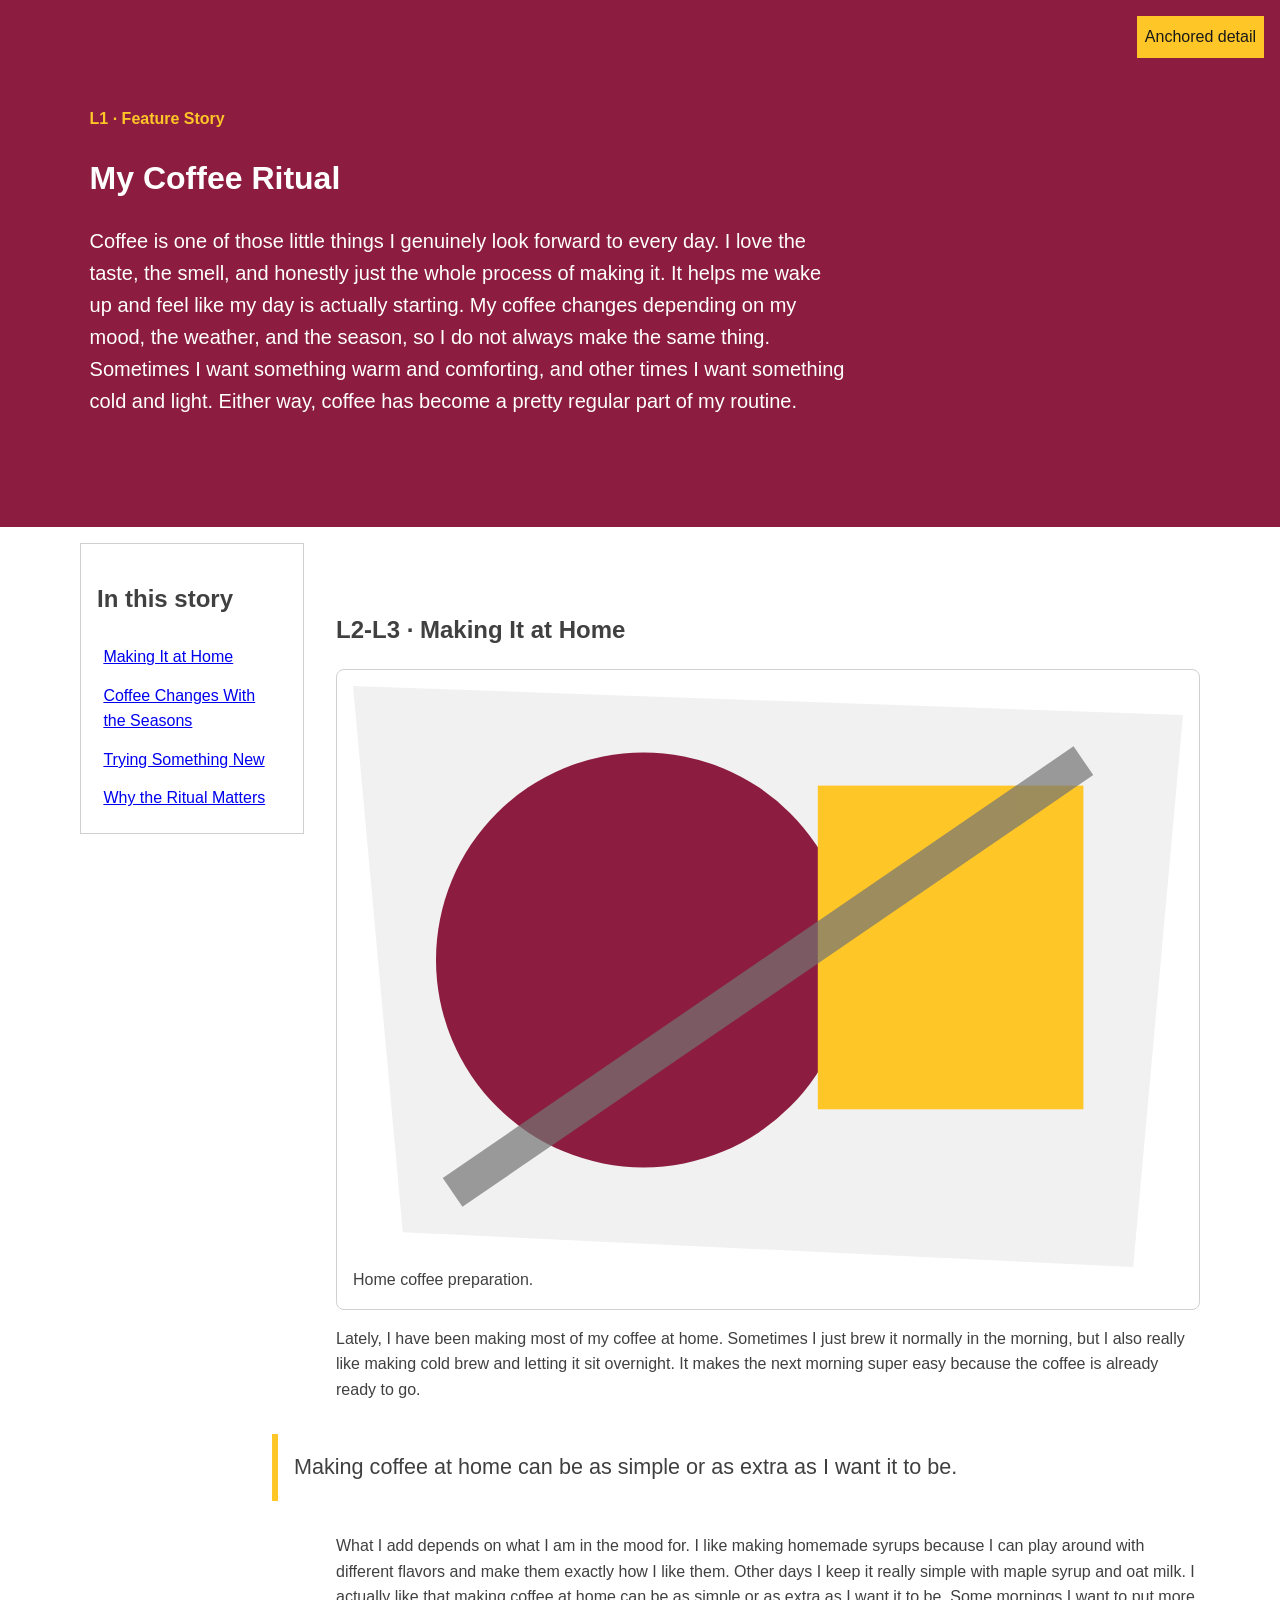
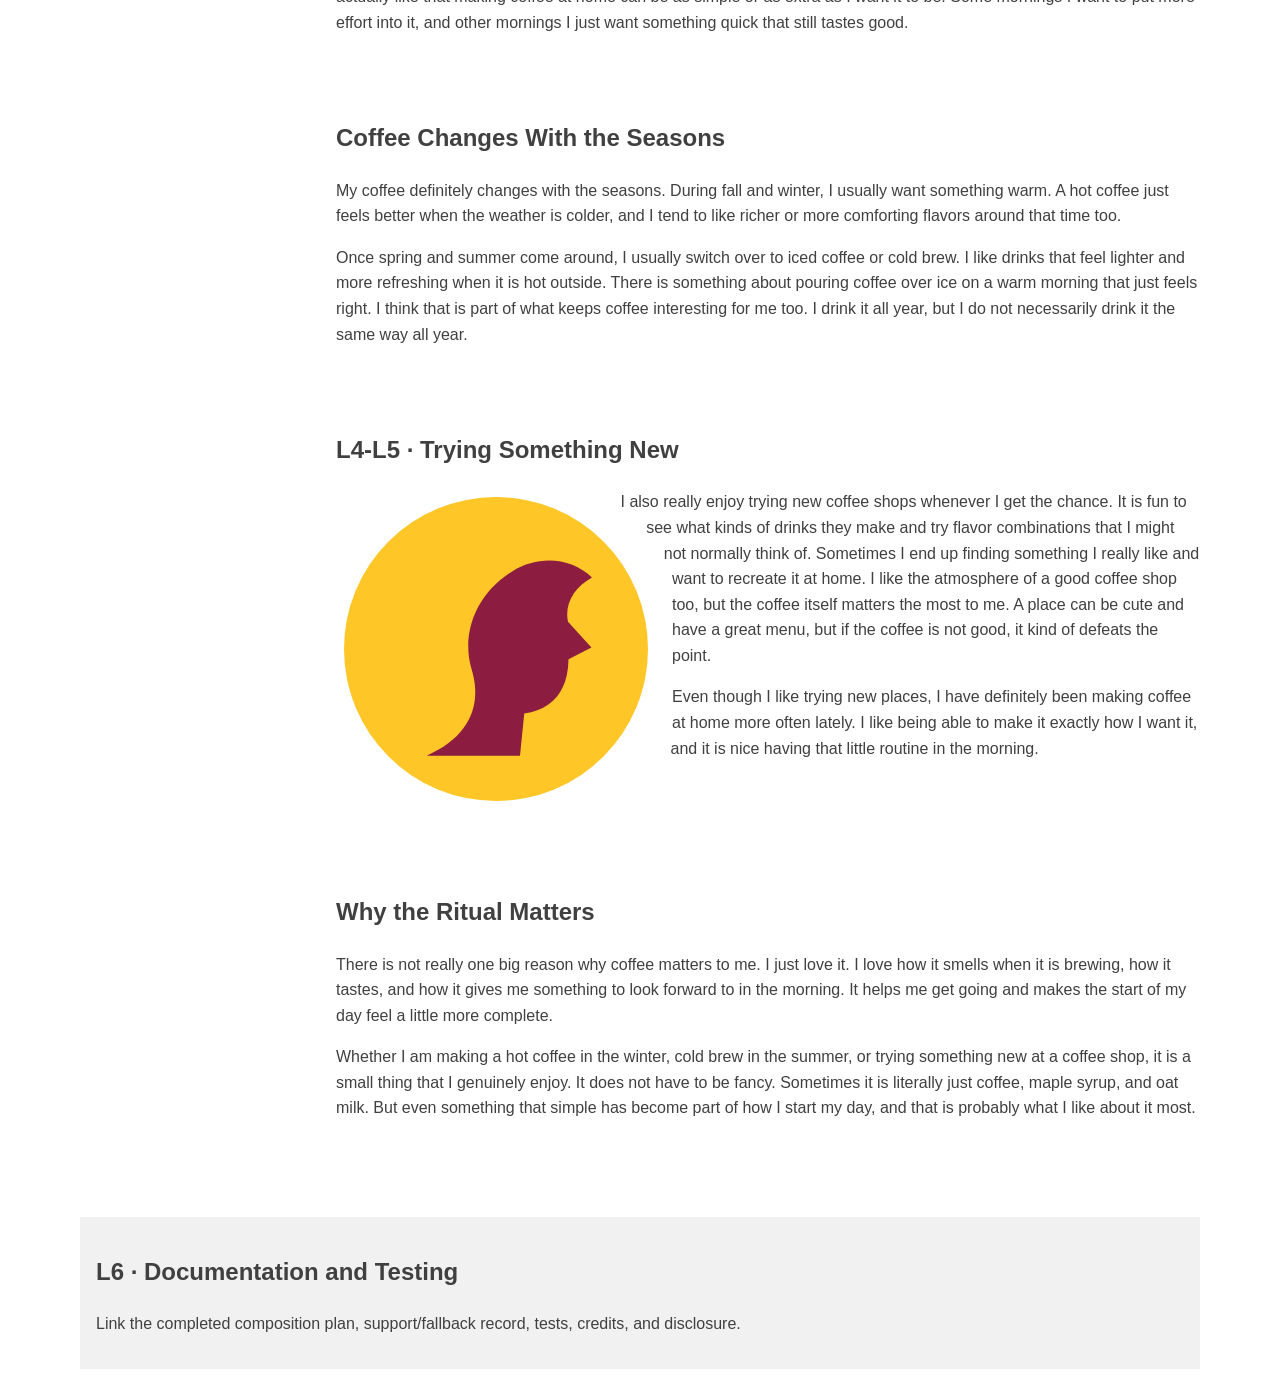
==== index.html @ fa22c4ea "Add layered feature story starter" ====
<!doctype html>
<html lang="en">

<head>
    <meta charset="utf-8">
    <meta name="viewport" content="width=device-width,initial-scale=1">
    <title>Layered Feature Story</title>
    <link rel="stylesheet" href="styles.css">
</head>

<body>
    <header class="feature-header">
        <p class="eyebrow">L1 · Feature Story</p>
        <h1>My Coffee Ritual</h1>
        <p class="lede"> Coffee is one of those little things I genuinely look forward to every day.
            I love the taste, the smell, and honestly just the whole process of making it.
            It helps me wake up and feel like my day is actually starting.
            My coffee changes depending on my mood, the weather, and the season, so I do not always make the same thing.
            Sometimes I want something warm and comforting, and other times I want something cold and light.
            Either way, coffee has become a pretty regular part of my routine.</p>
        <span class="issue-badge">Anchored detail</span>
    </header>
    <main>
        <aside class="story-guide">
            <h2>In this story</h2>
            <a href="#making-at-home">Making It at Home</a>
            <a href="#seasons">Coffee Changes With the Seasons</a>
            <a href="#trying-new">Trying Something New</a>
            <a href="#ritual-matters">Why the Ritual Matters</a>
        </aside>
        <article>
            <section id="making-at-home">
                <h2>L2-L3 · Making It at Home</h2>

                <figure class="feature-figure">
                    <img src="feature.svg" alt="Coffee being prepared at home" width="1000" height="700">
                    <figcaption>Home coffee preparation.</figcaption>
                </figure>

                <p>
                    Lately, I have been making most of my coffee at home. Sometimes I just brew it normally in the
                    morning, but I also really like making cold brew and letting it sit overnight. It makes the next
                    morning super easy because the coffee is already ready to go.
                </p>

                <blockquote class="pull-quote">
                    Making coffee at home can be as simple or as extra as I want it to be.
                </blockquote>

                <p>
                    What I add depends on what I am in the mood for. I like making homemade syrups because I can play
                    around with different flavors and make them exactly how I like them. Other days I keep it really
                    simple with maple syrup and oat milk. I actually like that making coffee at home can be as simple or
                    as extra as I want it to be. Some mornings I want to put more effort into it, and other mornings I
                    just want something quick that still tastes good.
                </p>
            </section>

            <section id="seasons">
                <h2>Coffee Changes With the Seasons</h2>

                <p>
                    My coffee definitely changes with the seasons. During fall and winter, I usually want something
                    warm. A hot coffee just feels better when the weather is colder, and I tend to like richer or more
                    comforting flavors around that time too.
                </p>

                <p>
                    Once spring and summer come around, I usually switch over to iced coffee or cold brew. I like drinks
                    that feel lighter and more refreshing when it is hot outside. There is something about pouring
                    coffee over ice on a warm morning that just feels right. I think that is part of what keeps coffee
                    interesting for me too. I drink it all year, but I do not necessarily drink it the same way all
                    year.
                </p>
            </section>

            <section id="trying-new">
                <h2>L4-L5 · Trying Something New</h2>

                <img class="shape-portrait" src="portrait.svg" alt="Coffee-related decorative image" width="600"
                    height="600">

                <p>
                    I also really enjoy trying new coffee shops whenever I get the chance. It is fun to see what kinds
                    of drinks they make and try flavor combinations that I might not normally think of. Sometimes I end
                    up finding something I really like and want to recreate it at home. I like the atmosphere of a good
                    coffee shop too, but the coffee itself matters the most to me. A place can be cute and have a great
                    menu, but if the coffee is not good, it kind of defeats the point.
                </p>

                <p>
                    Even though I like trying new places, I have definitely been making coffee at home more often
                    lately. I like being able to make it exactly how I want it, and it is nice having that little
                    routine in the morning.
                </p>
            </section>

            <section id="ritual-matters">
                <h2>Why the Ritual Matters</h2>

                <p>
                    There is not really one big reason why coffee matters to me. I just love it. I love how it smells
                    when it is brewing, how it tastes, and how it gives me something to look forward to in the morning.
                    It helps me get going and makes the start of my day feel a little more complete.
                </p>

                <p>
                    Whether I am making a hot coffee in the winter, cold brew in the summer, or trying something new at
                    a coffee shop, it is a small thing that I genuinely enjoy. It does not have to be fancy. Sometimes
                    it is literally just coffee, maple syrup, and oat milk. But even something that simple has become
                    part of how I start my day, and that is probably what I like about it most.
                </p>
            </section>
        </article>
        <section class="documentation">
            <h2>L6 · Documentation and Testing</h2>
            <p>Link the completed composition plan, support/fallback record, tests, credits, and disclosure.</p>
        </section>
    </main>
</body>

</html>
---- styles.css ----
:root{
    --color-text:#404040;
    --color-surface:#fff;
    --color-action:#8c1d40;
    --color-accent:#ffc627;
    --color-border:#d0d0d0;
    --color-muted:#5c6670;
    --space-3:1rem;
    --radius:.5rem;
    --measure:68ch;
    --layer-base:0;
    --layer-raised:10;
    --layer-sticky:20;
    --layer-overlay:30;
}
*,*::before,*::after{
    box-sizing:border-box;
}
html{
    scroll-behavior:smooth;
}
body{
    margin:0;
    color:var(--color-text);
    background:var(--color-surface);
    font-family:Arial,sans-serif;
    line-height:1.6;
}
.feature-header{
    position:relative;
    padding:clamp(2rem,7vw,6rem);
    background:var(--color-action);
    color:#fff;
}
.eyebrow{
    color:var(--color-accent);
    font-weight:700;
}
.lede{
    max-width:var(--measure);
    font-size:1.25rem;
}
.issue-badge{
    position:absolute;
    inset-block-start:1rem;
    inset-inline-end:1rem;
    padding:.5rem;
    background:var(--color-accent);
    color:#191919;
}
main{
    display:grid;
    gap:2rem;
    max-width:72rem;
    margin:auto;
    padding:var(--space-3);
}
article{
    min-width:0;
}
article section{
    display:flow-root;
    margin-block:3rem;
    scroll-margin-block-start:6rem;
}
.story-guide{
    align-self:start;
    padding:1rem;
    border:1px solid var(--color-border);
}
.story-guide a{
    display:block;
    padding:.4rem;
}
.feature-figure{
    position:relative;
    margin:0;
    padding:1rem;
    border:1px solid var(--color-border);
    border-radius:var(--radius);
}
img{
    display:block;
    max-width:100%;
    height:auto;
}
.pull-quote{
    margin:2rem 0;
    padding:1rem;
    border-inline-start:.4rem solid var(--color-accent);
    font-size:1.35rem;
}
.shape-portrait{
    width:min(45%,20rem);
    margin:0 1rem 1rem 0;
    border-radius:50%;
}
.documentation{
    grid-column:1/-1;
    padding:1rem;
    background:#f1f1f1;
}
@media (min-width:52rem){
    main{
        grid-template-columns:14rem 1fr;
    }
    .story-guide{
        position:sticky;
        inset-block-start:1rem;
        z-index:var(--layer-sticky);
    }
    .pull-quote{
        position:relative;
        z-index:var(--layer-raised);
        margin-inline-start:-4rem;
        background:var(--color-surface);;
    }
    @supports (shape-outside:circle(50%)){
        .shape-portrait{
            float:inline-start;
            shape-outside:circle(50%);
            shape-margin:1rem;}
        }
    }
    @supports (clip-path:polygon(0 0)){
        .feature-figure img{
            clip-path:polygon(0 0,100% 5%,94% 100%,6% 94%);}
        }
        :focus-visible{
            outline:.2rem solid var(--color-accent);
            outline-offset:.2rem;
        }
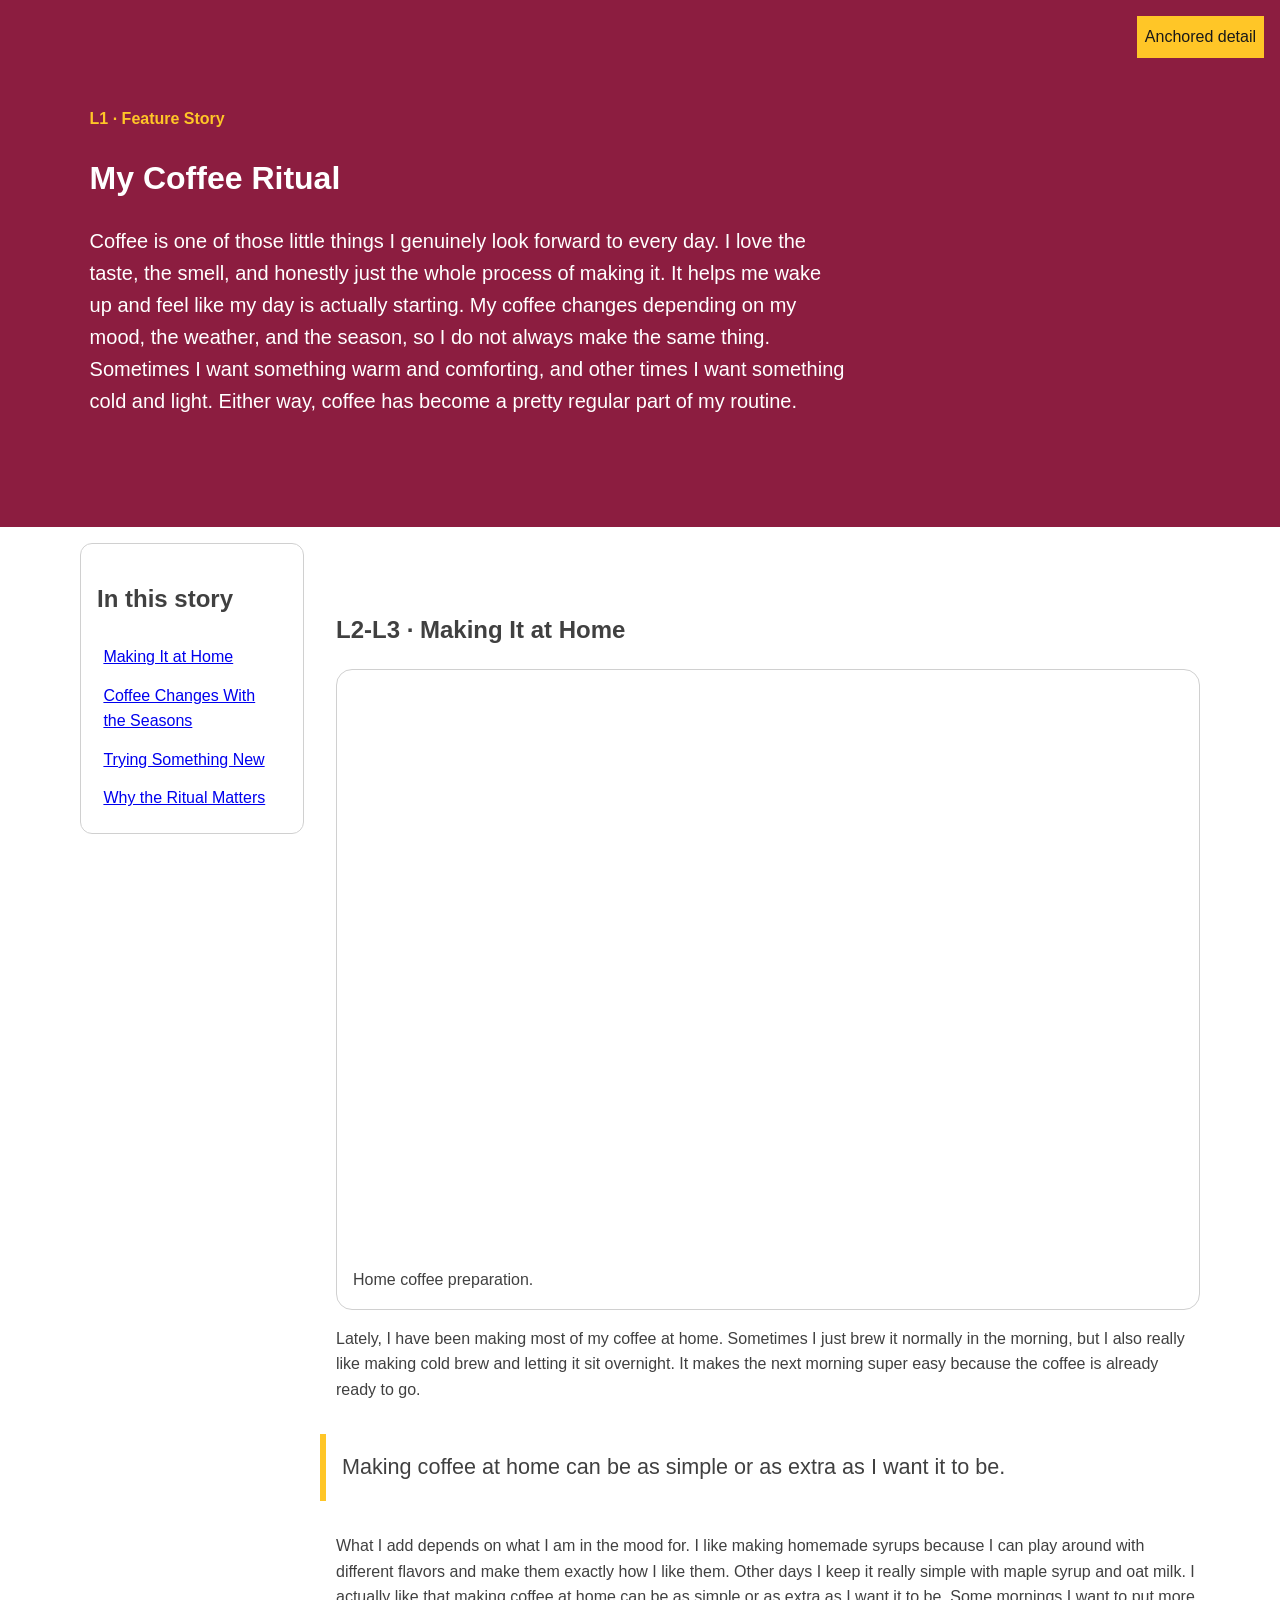
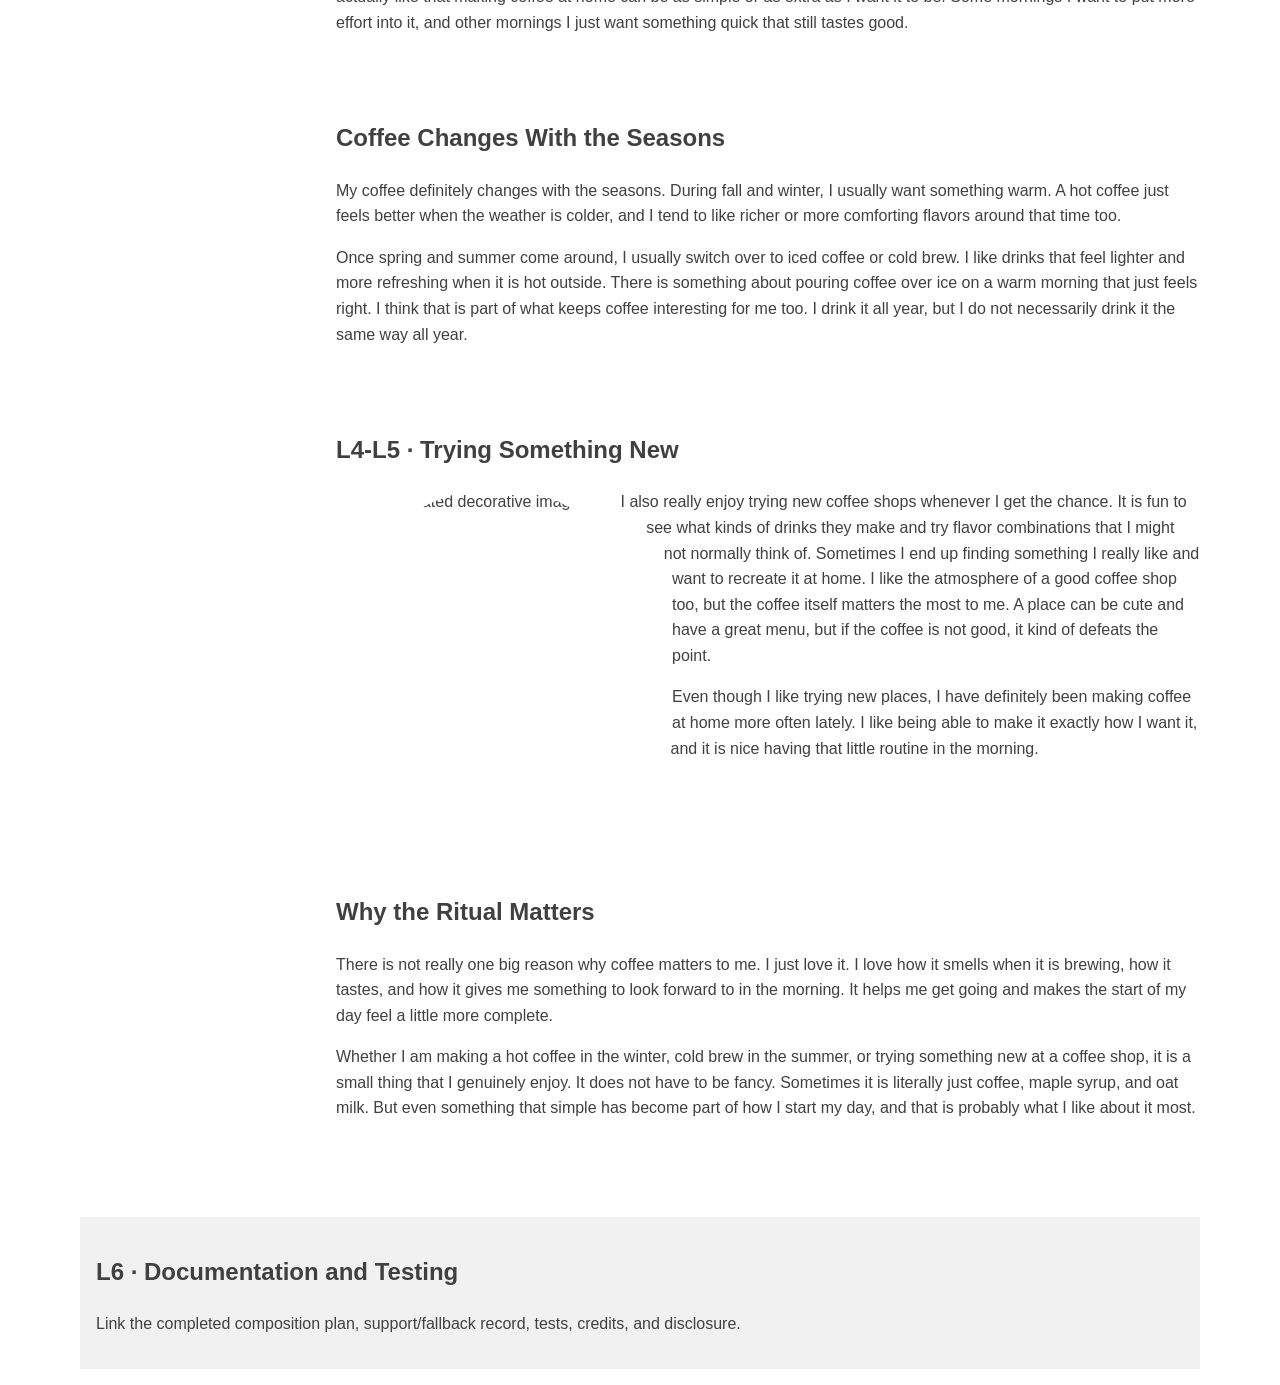
==== commit 6e8b7fa3: "added coffee photos" ====
--- a/index.html
+++ b/index.html
@@ -33,7 +33,7 @@
                 <h2>L2-L3 · Making It at Home</h2>
 
                 <figure class="feature-figure">
-                    <img src="feature.svg" alt="Coffee being prepared at home" width="1000" height="700">
+                    <img src="assets/feature.jpg" alt="Coffee being prepared at home" width="1000" height="700">
                     <figcaption>Home coffee preparation.</figcaption>
                 </figure>
 
@@ -77,7 +77,7 @@
             <section id="trying-new">
                 <h2>L4-L5 · Trying Something New</h2>
 
-                <img class="shape-portrait" src="portrait.svg" alt="Coffee-related decorative image" width="600"
+                <img class="shape-portrait" src="assets/portrait.jpg" alt="Coffee-related decorative image" width="600"
                     height="600">
 
                 <p>
--- a/styles.css
+++ b/styles.css
@@ -1,132 +1,164 @@
-:root{
-    --color-text:#404040;
-    --color-surface:#fff;
-    --color-action:#8c1d40;
-    --color-accent:#ffc627;
-    --color-border:#d0d0d0;
-    --color-muted:#5c6670;
-    --space-3:1rem;
-    --radius:.5rem;
-    --measure:68ch;
-    --layer-base:0;
-    --layer-raised:10;
-    --layer-sticky:20;
-    --layer-overlay:30;
+:root {
+    --color-text: #404040;
+    --color-surface: #fff;
+    --color-action: #8c1d40;
+    --color-accent: #ffc627;
+    --color-border: #d0d0d0;
+    --color-muted: #5c6670;
+    --space-3: 1rem;
+    --radius: .5rem;
+    --measure: 68ch;
+    --layer-base: 0;
+    --layer-raised: 10;
+    --layer-sticky: 20;
+    --layer-overlay: 30;
 }
-*,*::before,*::after{
-    box-sizing:border-box;
+
+*,
+*::before,
+*::after {
+    box-sizing: border-box;
 }
-html{
-    scroll-behavior:smooth;
+
+html {
+    scroll-behavior: smooth;
 }
-body{
-    margin:0;
-    color:var(--color-text);
-    background:var(--color-surface);
-    font-family:Arial,sans-serif;
-    line-height:1.6;
+
+body {
+    margin: 0;
+    color: var(--color-text);
+    background: var(--color-surface);
+    font-family: Arial, sans-serif;
+    line-height: 1.6;
 }
-.feature-header{
-    position:relative;
-    padding:clamp(2rem,7vw,6rem);
-    background:var(--color-action);
-    color:#fff;
+
+.feature-header {
+    position: relative;
+    padding: clamp(2rem, 7vw, 6rem);
+    background: var(--color-action);
+    color: #fff;
 }
-.eyebrow{
-    color:var(--color-accent);
-    font-weight:700;
+
+.eyebrow {
+    color: var(--color-accent);
+    font-weight: 700;
 }
-.lede{
-    max-width:var(--measure);
-    font-size:1.25rem;
+
+.lede {
+    max-width: var(--measure);
+    font-size: 1.25rem;
 }
-.issue-badge{
-    position:absolute;
-    inset-block-start:1rem;
-    inset-inline-end:1rem;
-    padding:.5rem;
-    background:var(--color-accent);
-    color:#191919;
+
+.issue-badge {
+    position: absolute;
+    inset-block-start: 1rem;
+    inset-inline-end: 1rem;
+    padding: .5rem;
+    background: var(--color-accent);
+    color: #191919;
 }
-main{
-    display:grid;
-    gap:2rem;
-    max-width:72rem;
-    margin:auto;
-    padding:var(--space-3);
+
+main {
+    display: grid;
+    gap: 2rem;
+    max-width: 72rem;
+    margin: auto;
+    padding: var(--space-3);
 }
-article{
-    min-width:0;
+
+article {
+    min-width: 0;
 }
-article section{
-    display:flow-root;
-    margin-block:3rem;
-    scroll-margin-block-start:6rem;
+
+article section {
+    display: flow-root;
+    margin-block: 3rem;
+    scroll-margin-block-start: 6rem;
 }
-.story-guide{
-    align-self:start;
-    padding:1rem;
-    border:1px solid var(--color-border);
+
+.story-guide {
+    align-self: start;
+    padding: 1rem;
+    border: 1px solid var(--color-border);
 }
-.story-guide a{
-    display:block;
-    padding:.4rem;
+
+.story-guide a {
+    display: block;
+    padding: .4rem;
 }
-.feature-figure{
-    position:relative;
-    margin:0;
-    padding:1rem;
-    border:1px solid var(--color-border);
-    border-radius:var(--radius);
+
+.feature-figure {
+    position: relative;
+    margin: 0;
+    padding: 1rem;
+    border: 1px solid var(--color-border);
+    border-radius: 1rem;
 }
-img{
-    display:block;
-    max-width:100%;
-    height:auto;
+
+img {
+    display: block;
+    max-width: 100%;
+    height: auto;
 }
-.pull-quote{
-    margin:2rem 0;
-    padding:1rem;
-    border-inline-start:.4rem solid var(--color-accent);
-    font-size:1.35rem;
+
+.pull-quote {
+    margin: 2rem 0;
+    padding: 1rem;
+    border-inline-start: .4rem solid var(--color-accent);
+    font-size: 1.35rem;
 }
-.shape-portrait{
-    width:min(45%,20rem);
-    margin:0 1rem 1rem 0;
-    border-radius:50%;
+
+.shape-portrait {
+    width: min(45%, 20rem);
+    margin: 0 1rem 1rem 0;
+    border-radius: 50%;
 }
-.documentation{
-    grid-column:1/-1;
-    padding:1rem;
-    background:#f1f1f1;
+
+.documentation {
+    grid-column: 1/-1;
+    padding: 1rem;
+    background: #f1f1f1;
 }
-@media (min-width:52rem){
-    main{
-        grid-template-columns:14rem 1fr;
+
+@media (min-width:52rem) {
+    main {
+        grid-template-columns: 14rem 1fr;
     }
-    .story-guide{
-        position:sticky;
-        inset-block-start:1rem;
-        z-index:var(--layer-sticky);
+
+    .story-guide {
+        position: sticky;
+        inset-block-start: 1rem;
+        z-index: var(--layer-sticky);
+        align-self: start;
+        padding: 1rem;
+        border: 1px solid var(--color-border);
+        border-radius: .75rem;
     }
-    .pull-quote{
-        position:relative;
-        z-index:var(--layer-raised);
-        margin-inline-start:-4rem;
-        background:var(--color-surface);;
+
+    .pull-quote {
+        position: relative;
+        z-index: var(--layer-raised);
+        margin-inline-start: -1rem;
+        background: var(--color-surface);
+        ;
     }
-    @supports (shape-outside:circle(50%)){
-        .shape-portrait{
-            float:inline-start;
-            shape-outside:circle(50%);
-            shape-margin:1rem;}
+
+    @supports (shape-outside:circle(50%)) {
+        .shape-portrait {
+            float: inline-start;
+            shape-outside: circle(50%);
+            shape-margin: 1rem;
         }
     }
-    @supports (clip-path:polygon(0 0)){
-        .feature-figure img{
-            clip-path:polygon(0 0,100% 5%,94% 100%,6% 94%);}
-        }
-        :focus-visible{
-            outline:.2rem solid var(--color-accent);
-            outline-offset:.2rem;
-        }
+}
+
+@supports (clip-path: ellipse(50% 48% at 50% 50%)) {
+    .feature-figure img {
+        clip-path: ellipse(50% 48% at 50% 50%);
+    }
+}
+
+:focus-visible {
+    outline: .2rem solid var(--color-accent);
+    outline-offset: .2rem;
+}
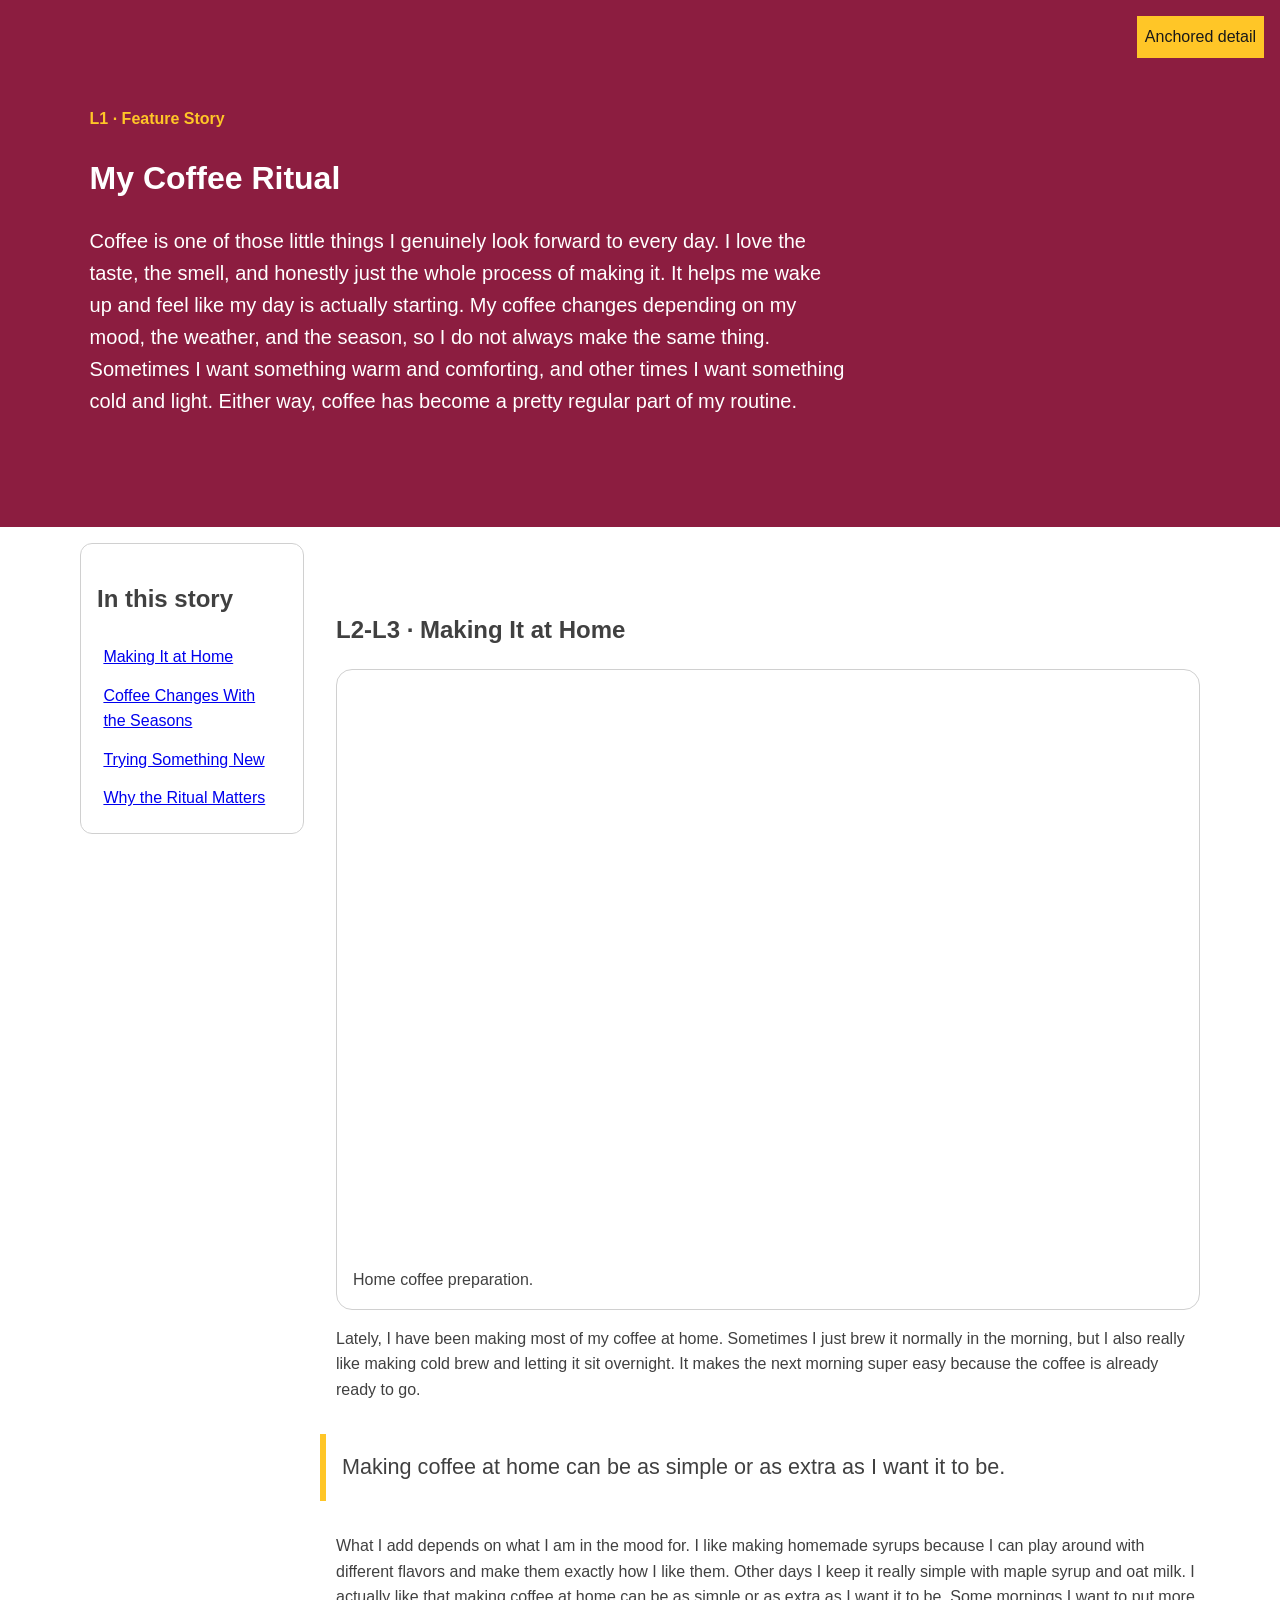
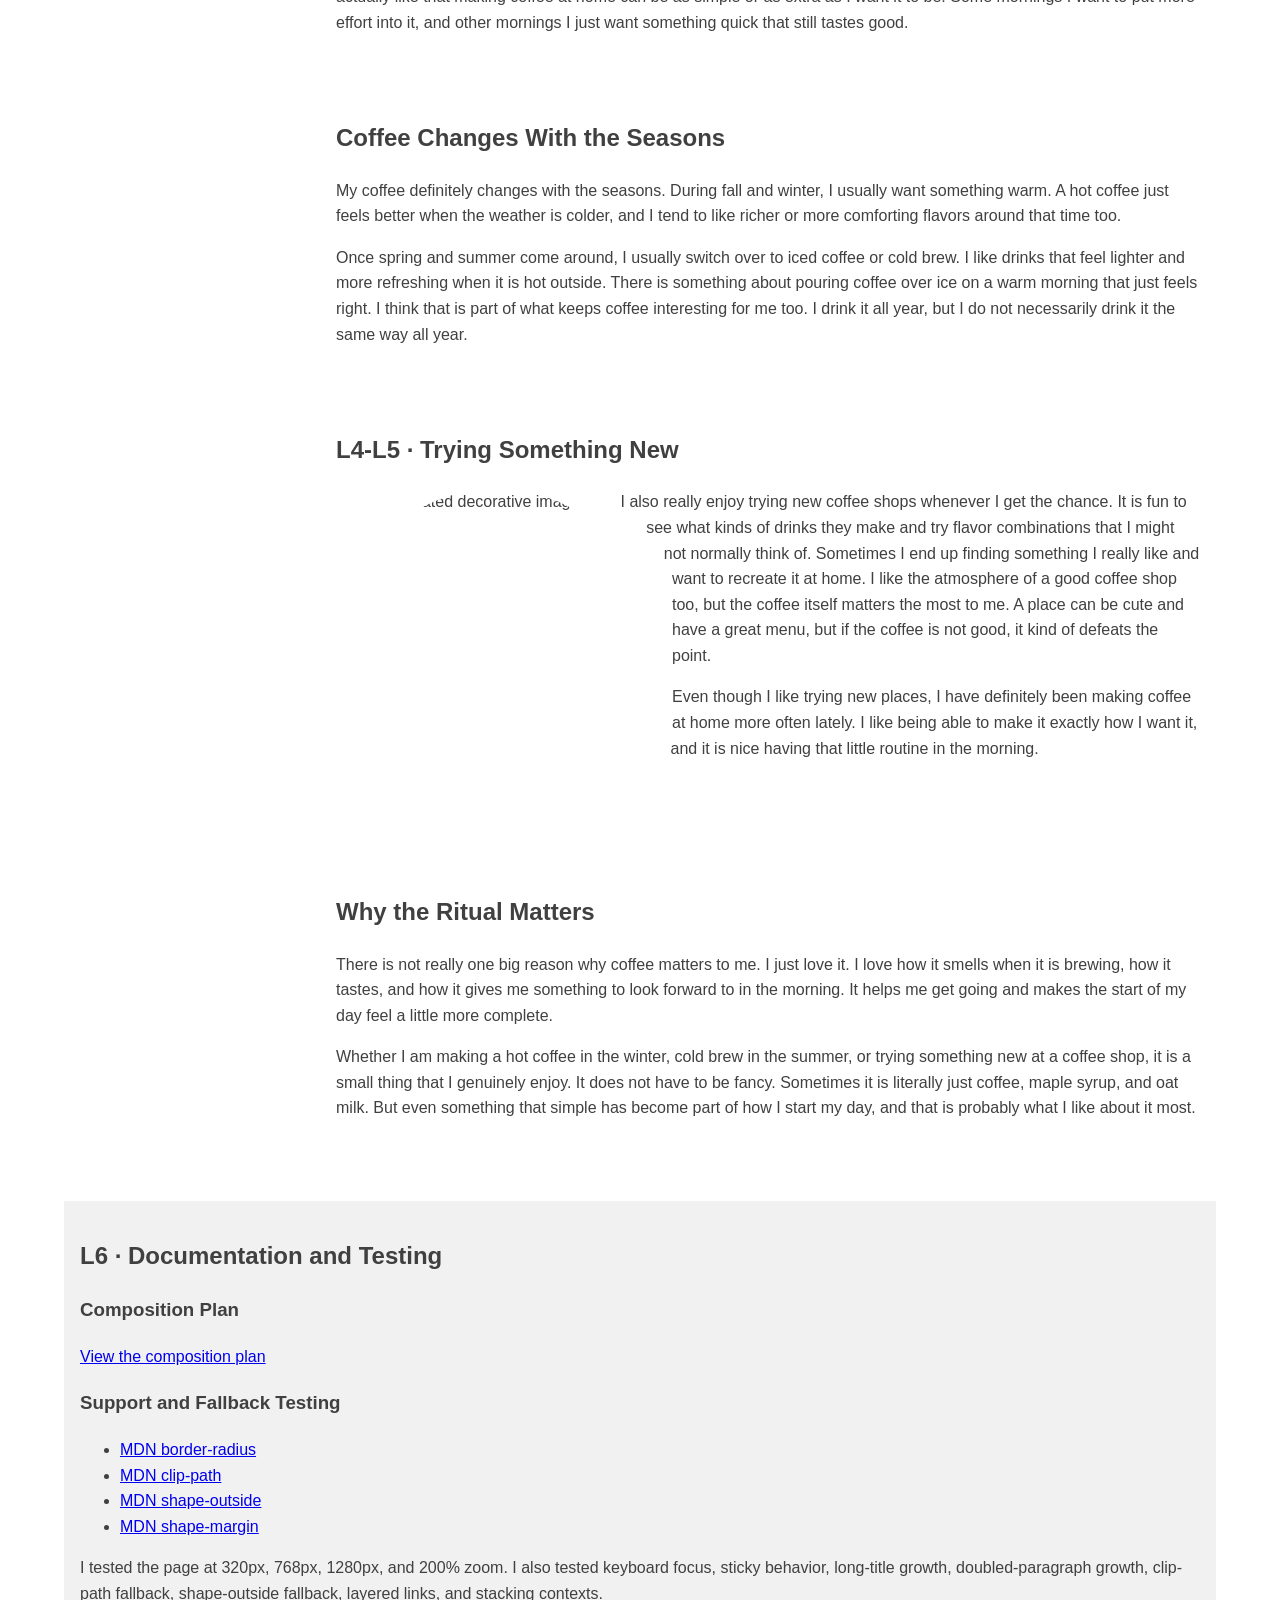
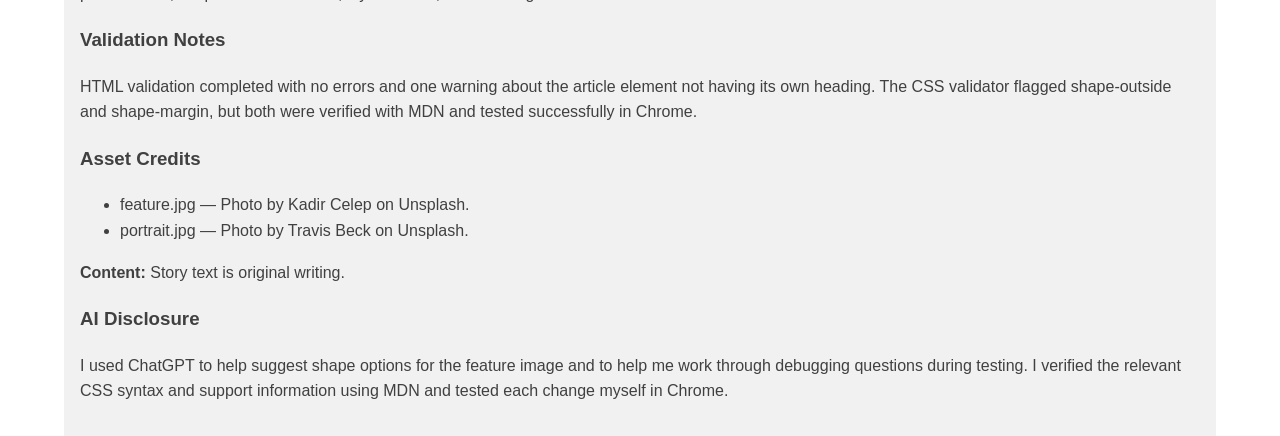
==== commit 62c3ebe7: "fixed sticky guide boundary" ====
--- a/index.html
+++ b/index.html
@@ -112,11 +112,71 @@
                 </p>
             </section>
         </article>
-        <section class="documentation">
-            <h2>L6 · Documentation and Testing</h2>
-            <p>Link the completed composition plan, support/fallback record, tests, credits, and disclosure.</p>
-        </section>
     </main>
+    <section class="documentation">
+        <h2>L6 · Documentation and Testing</h2>
+
+        <h3>Composition Plan</h3>
+        <p>
+            <a href="composition-plan.html">View the composition plan</a>
+        </p>
+
+        <h3>Support and Fallback Testing</h3>
+        <ul>
+            <li>
+                <a href="https://developer.mozilla.org/en-US/docs/Web/CSS/Reference/Properties/border-radius">
+                    MDN border-radius
+                </a>
+            </li>
+            <li>
+                <a href="https://developer.mozilla.org/en-US/docs/Web/CSS/Reference/Properties/clip-path">
+                    MDN clip-path
+                </a>
+            </li>
+            <li>
+                <a href="https://developer.mozilla.org/en-US/docs/Web/CSS/Reference/Properties/shape-outside">
+                    MDN shape-outside
+                </a>
+            </li>
+            <li>
+                <a href="https://developer.mozilla.org/en-US/docs/Web/CSS/Reference/Properties/shape-margin">
+                    MDN shape-margin
+                </a>
+            </li>
+        </ul>
+
+        <p>
+            I tested the page at 320px, 768px, 1280px, and 200% zoom.
+            I also tested keyboard focus, sticky behavior, long-title growth,
+            doubled-paragraph growth, clip-path fallback, shape-outside fallback,
+            layered links, and stacking contexts.
+        </p>
+
+        <h3>Validation Notes</h3>
+        <p>
+            HTML validation completed with no errors and one warning about the article
+            element not having its own heading. The CSS validator flagged shape-outside
+            and shape-margin, but both were verified with MDN and tested successfully
+            in Chrome.
+        </p>
+
+        <h3>Asset Credits</h3>
+        <ul>
+            <li>feature.jpg — Photo by Kadir Celep on Unsplash.</li>
+            <li>portrait.jpg — Photo by Travis Beck on Unsplash.</li>
+        </ul>
+
+        <p><strong>Content:</strong> Story text is original writing.</p>
+
+        <h3>AI Disclosure</h3>
+        <p>
+            I used ChatGPT to help suggest shape options for the feature image and to
+            help me work through debugging questions during testing. I verified the
+            relevant CSS syntax and support information using MDN and tested each change
+            myself in Chrome.
+        </p>
+    </section>
+
 </body>
 
 </html>
--- a/styles.css
+++ b/styles.css
@@ -115,7 +115,8 @@
 }
 
 .documentation {
-    grid-column: 1/-1;
+    max-width: 72rem;
+    margin: auto;
     padding: 1rem;
     background: #f1f1f1;
 }
@@ -140,7 +141,6 @@
         z-index: var(--layer-raised);
         margin-inline-start: -1rem;
         background: var(--color-surface);
-        ;
     }
 
     @supports (shape-outside:circle(50%)) {
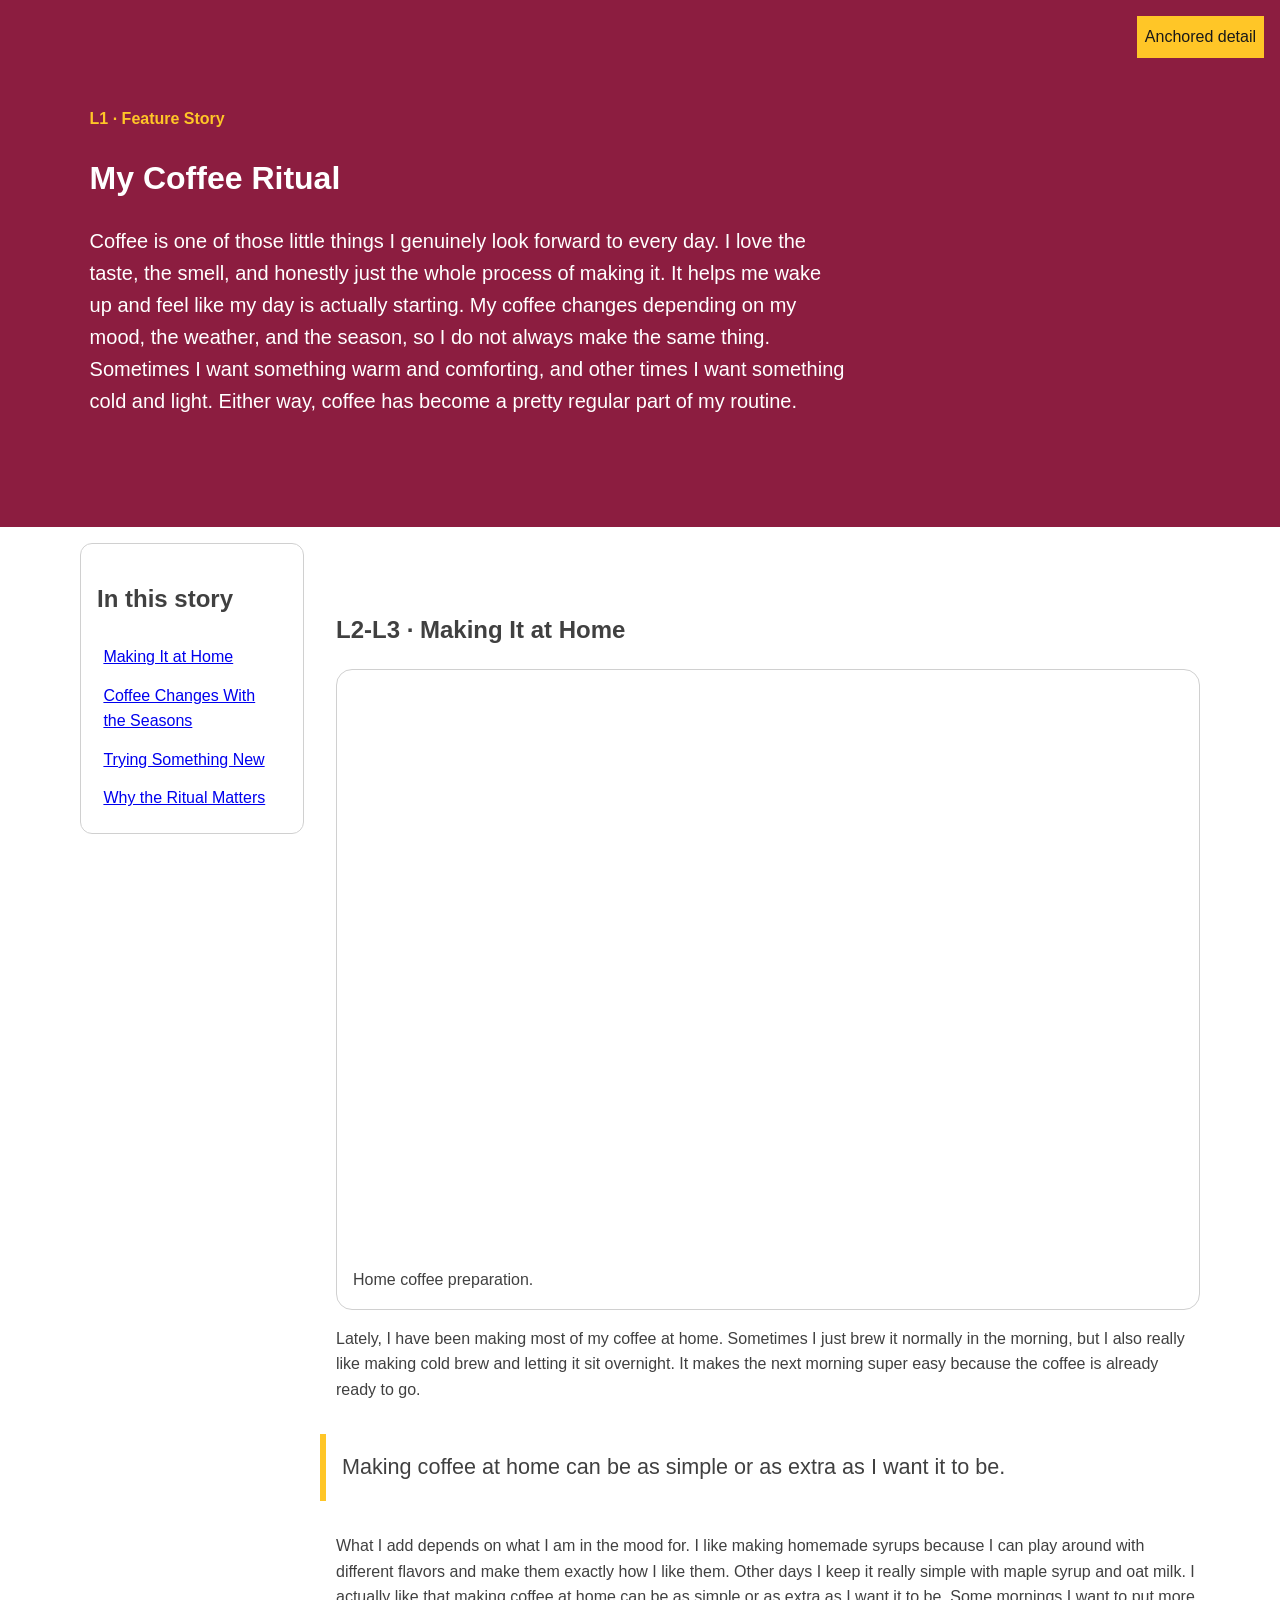
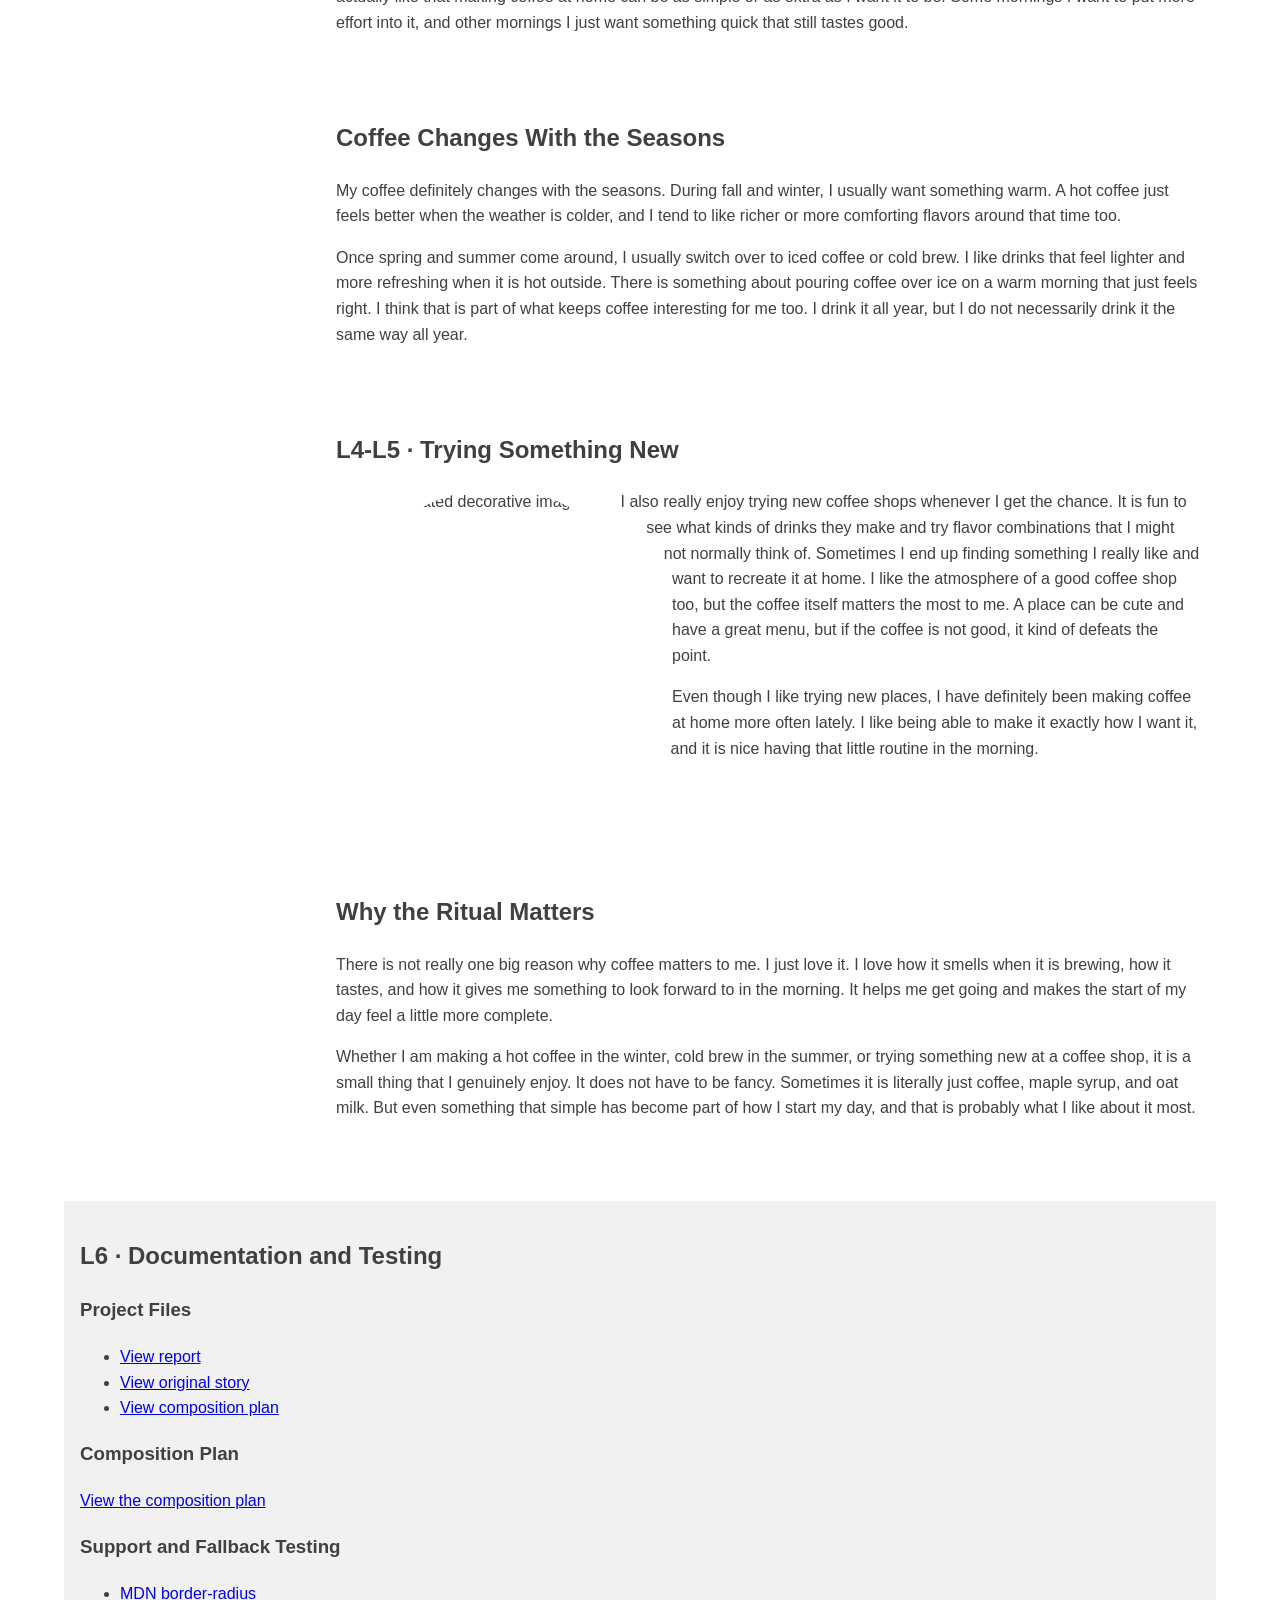
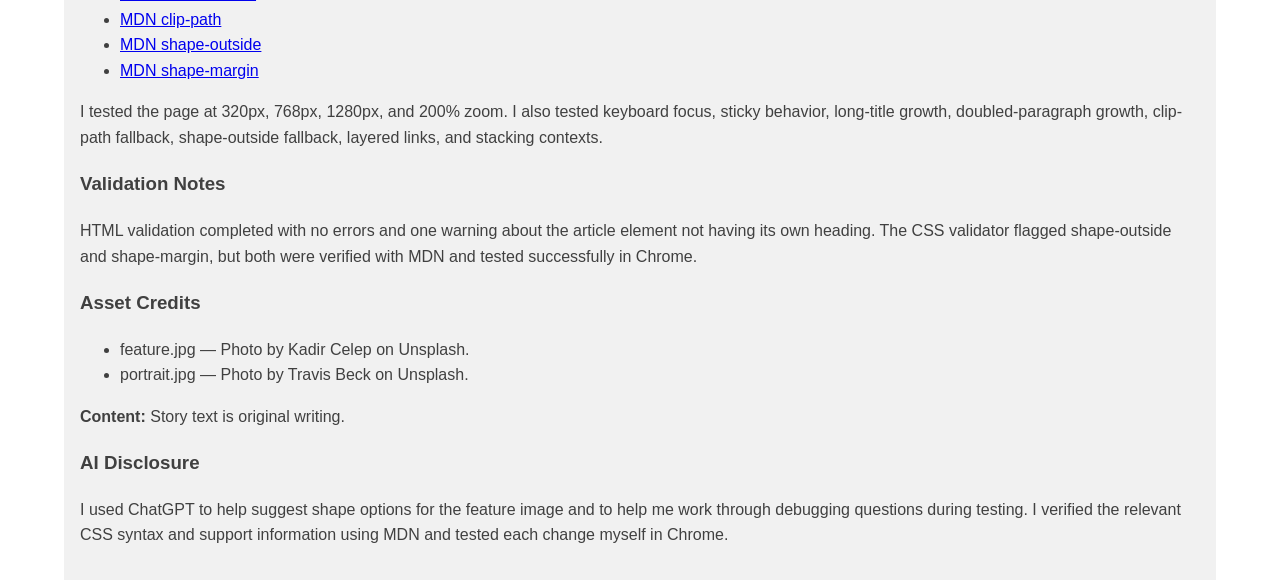
==== commit d8b51613: "added final files" ====
--- a/index.html
+++ b/index.html
@@ -115,6 +115,12 @@
     </main>
     <section class="documentation">
         <h2>L6 · Documentation and Testing</h2>
+        <h3>Project Files</h3>
+        <ul>
+            <li><a href="Layered_Feature_Story_Report_Log.pdf">View report</a></li>
+            <li><a href="assets/Page-Story.pdf">View original story</a></li>
+            <li><a href="composition-plan.html">View composition plan</a></li>
+        </ul>
 
         <h3>Composition Plan</h3>
         <p>
